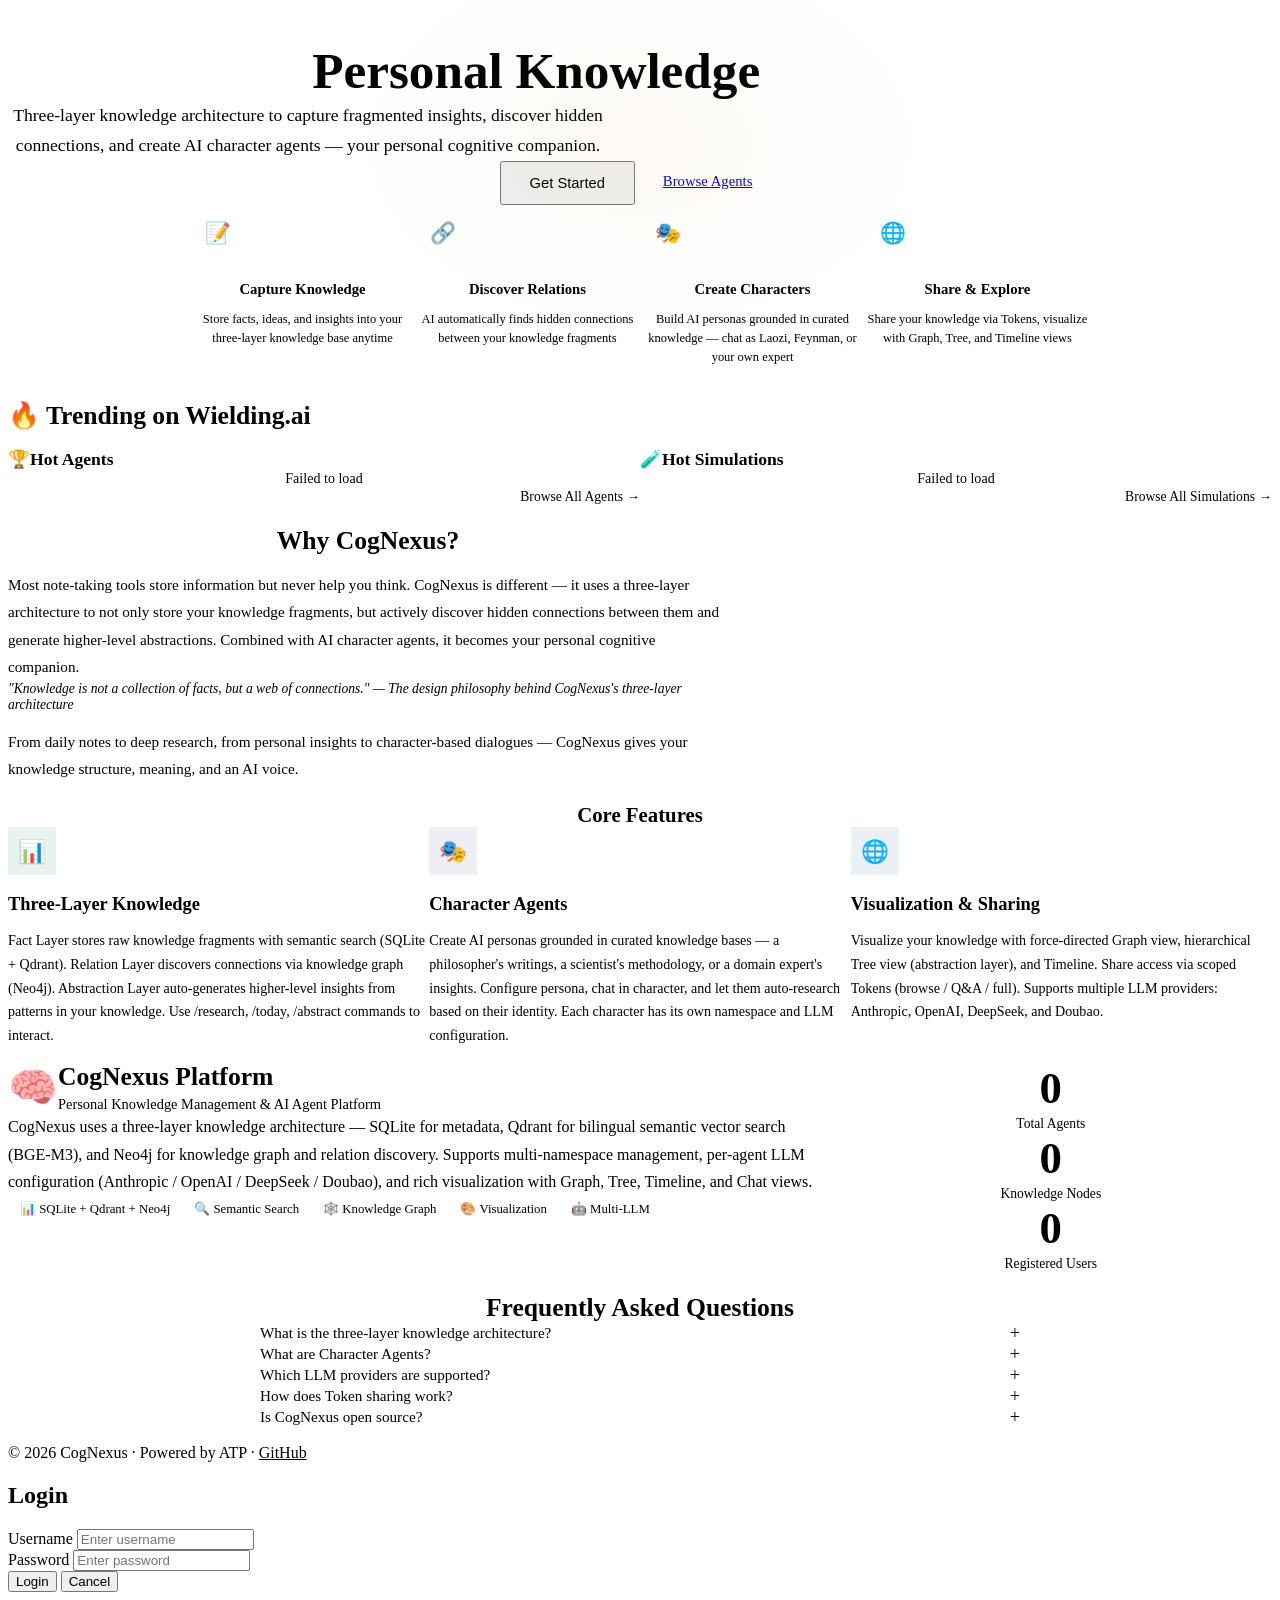
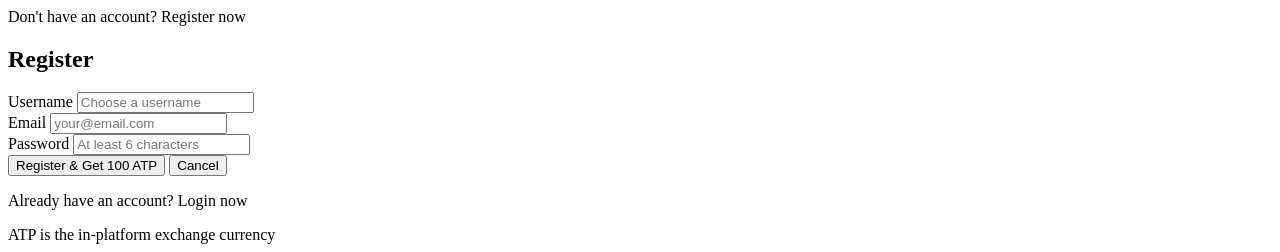
==== frontend/index.html @ 18746d18 "security: critical fixes - JWT env, Fernet encryption, SSRF protection, rate limiting, CORS, is_publ" ====
<!DOCTYPE html>
<html lang="en">
<head>
    <meta charset="UTF-8">
    <meta name="viewport" content="width=device-width, initial-scale=1.0">
    <title>Wielding.ai — Personal Knowledge Management & AI Agent Platform</title>
    <meta name="description" content="Wielding.ai is a personal knowledge management platform with AI Agents. Three-layer knowledge architecture, character agents, knowledge visualization, and multi-LLM support.">
    <link rel="canonical" href="https://wielding.ai/">
    <link rel="icon" type="image/svg+xml" href="/static/favicon.svg">

    <!-- Preconnect for performance -->
    <link rel="preconnect" href="https://fonts.googleapis.com" crossorigin>
    <link rel="preconnect" href="https://fonts.gstatic.com" crossorigin>
    <link href="https://fonts.googleapis.com/css2?family=Playfair+Display:wght@500;700&family=Inter:wght@400;500;600&family=JetBrains+Mono:wght@400;500&display=swap" rel="stylesheet">

    <!-- Open Graph -->
    <meta property="og:title" content="Wielding.ai — Personal Knowledge Management & AI Agent Platform">
    <meta property="og:description" content="Three-layer knowledge architecture, character AI agents, knowledge visualization, and multi-LLM support.">
    <meta property="og:image" content="https://wielding.ai/static/og-image.png">
    <meta property="og:url" content="https://wielding.ai/">
    <meta property="og:type" content="website">
    <meta property="og:site_name" content="Wielding.ai">

    <!-- Twitter Card -->
    <meta name="twitter:card" content="summary_large_image">
    <meta name="twitter:title" content="Wielding.ai — Personal Knowledge Management & AI Agent Platform">
    <meta name="twitter:description" content="Three-layer knowledge architecture, character AI agents, knowledge visualization, and multi-LLM support.">
    <meta name="twitter:image" content="https://wielding.ai/static/og-image.png">

    <!-- Structured Data: Organization -->
    <script type="application/ld+json">
    {
        "@context": "https://schema.org",
        "@type": "Organization",
        "name": "Wielding AI",
        "url": "https://wielding.ai",
        "description": "A personal knowledge management platform with AI Agents. Three-layer knowledge architecture, character agents, and knowledge visualization.",
        "foundingDate": "2025",
        "sameAs": ["https://github.com/MaxiiWang/CogNexus"]
    }
    </script>

    <!-- Structured Data: FAQ -->
    <script type="application/ld+json">
    {
        "@context": "https://schema.org",
        "@type": "FAQPage",
        "mainEntity": [
            {
                "@type": "Question",
                "name": "What is CogNexus?",
                "acceptedAnswer": {
                    "@type": "Answer",
                    "text": "CogNexus is a personal knowledge management platform with AI Agent capabilities. It uses a three-layer architecture (Facts, Relations, Abstractions) to store fragmented knowledge and discover hidden connections."
                }
            },
            {
                "@type": "Question",
                "name": "What is the three-layer knowledge architecture?",
                "acceptedAnswer": {
                    "@type": "Answer",
                    "text": "The three layers are: Fact Layer (raw knowledge fragments stored in SQLite + Qdrant), Relation Layer (connections between facts discovered via Neo4j knowledge graph), and Abstraction Layer (higher-level insights auto-generated from patterns in your knowledge)."
                }
            },
            {
                "@type": "Question",
                "name": "What are Character Agents?",
                "acceptedAnswer": {
                    "@type": "Answer",
                    "text": "Character Agents let you create AI personas (like Laozi or a domain expert) grounded in a curated knowledge base. You can chat with them and they respond from their unique perspective."
                }
            },
            {
                "@type": "Question",
                "name": "What LLM providers are supported?",
                "acceptedAnswer": {
                    "@type": "Answer",
                    "text": "CogNexus supports multiple LLM providers including Anthropic (Claude), OpenAI (GPT), DeepSeek, and Doubao (豆包). Each Agent can have its own LLM configuration."
                }
            },
            {
                "@type": "Question",
                "name": "Is Wielding.ai open source?",
                "acceptedAnswer": {
                    "@type": "Answer",
                    "text": "Yes. CogNexus is an open-source personal knowledge management and AI Agent platform under the MIT License, available on GitHub."
                }
            }
        ]
    }
    </script>

    <link rel="stylesheet" href="/static/css/theme.css?v=20260319n">
    <script src="/static/js/i18n.js?v=20260319n" defer></script>
    <script src="/static/js/header.js?v=20260319n" defer></script>
    <style>
        /* ===== Hero + How It Works ===== */
        .hero {
            padding: var(--space-2xl) 0 40px;
            text-align: center;
            position: relative;
        }
        .hero::before {
            content: '';
            position: absolute;
            top: -100px;
            left: 50%;
            transform: translateX(-50%);
            width: 600px;
            height: 400px;
            background: radial-gradient(ellipse, rgba(212, 160, 84, 0.06) 0%, transparent 70%);
            pointer-events: none;
        }
        .hero h1 {
            font-family: var(--font-display);
            font-size: 3.2em;
            font-weight: 700;
            line-height: 1.15;
            margin-bottom: var(--space-lg);
            color: var(--text-primary);
        }
        .hero h1 .highlight {
            background: linear-gradient(135deg, var(--accent-text), var(--market-teal));
            -webkit-background-clip: text;
            -webkit-text-fill-color: transparent;
            background-clip: text;
        }
        .hero .lead {
            font-size: 1.1em;
            color: var(--text-secondary);
            max-width: 600px;
            margin: 0 auto var(--space-xl);
            line-height: 1.7;
        }
        .hero-buttons {
            display: flex;
            gap: var(--space-md);
            justify-content: center;
            margin-bottom: var(--space-2xl);
        }
        .hero-buttons .btn { padding: 12px 28px; font-size: 0.92em; }

        /* How It Works Steps */
        .how-steps {
            display: grid;
            grid-template-columns: repeat(4, 1fr);
            gap: var(--space-md);
            max-width: 900px;
            margin: 0 auto;
            position: relative;
        }
        .how-steps::before {
            content: '';
            position: absolute;
            top: 28px;
            left: 15%;
            right: 15%;
            height: 1px;
            background: linear-gradient(90deg, transparent, var(--border-subtle), var(--accent-muted), var(--border-subtle), transparent);
        }
        .step-item {
            text-align: center;
            position: relative;
        }
        .step-num {
            width: 56px;
            height: 56px;
            border-radius: 50%;
            background: var(--bg-tertiary);
            border: 1px solid var(--border-subtle);
            display: flex;
            align-items: center;
            justify-content: center;
            margin: 0 auto var(--space-sm);
            font-size: 1.3em;
            position: relative;
            z-index: 1;
        }
        .step-item h4 {
            font-family: var(--font-display);
            font-size: 0.92em;
            color: var(--text-primary);
            margin-bottom: 4px;
        }
        .step-item p {
            font-size: 0.78em;
            color: var(--text-muted);
            line-height: 1.5;
        }

        /* ===== Trending ===== */
        .trending {
            padding: var(--space-2xl) 0;
            border-top: 1px solid var(--border-subtle);
        }
        .trending h2 {
            font-family: var(--font-display);
            font-size: 1.6em;
            margin-bottom: var(--space-xl);
            color: var(--text-primary);
        }
        .trending-grid {
            display: grid;
            grid-template-columns: 1fr 1fr;
            gap: var(--space-xl);
        }
        .trending-col h3 {
            font-family: var(--font-display);
            font-size: 1.1em;
            color: var(--text-secondary);
            margin-bottom: var(--space-md);
            display: flex;
            align-items: center;
            gap: var(--space-sm);
        }
        .trending-list {
            display: flex;
            flex-direction: column;
            gap: var(--space-sm);
        }
        .trending-item {
            display: flex;
            align-items: center;
            gap: var(--space-md);
            padding: var(--space-md);
            background: var(--bg-card);
            border: 1px solid var(--border-subtle);
            border-radius: var(--radius-md);
            transition: all var(--transition-normal);
        }
        .trending-item:hover {
            border-color: var(--accent-muted);
            transform: translateX(4px);
        }
        .trending-rank {
            font-family: var(--font-display);
            font-size: 1.4em;
            font-weight: 700;
            color: var(--accent-text);
            min-width: 32px;
            text-align: center;
        }
        .trending-rank.rank-1 { color: #ffd700; }
        .trending-rank.rank-2 { color: #c0c0c0; }
        .trending-rank.rank-3 { color: #cd7f32; }
        .trending-info { flex: 1; min-width: 0; }
        .trending-info h4 {
            font-size: 0.95em;
            color: var(--text-primary);
            margin-bottom: 2px;
            white-space: nowrap;
            overflow: hidden;
            text-overflow: ellipsis;
        }
        .trending-info p {
            font-size: 0.78em;
            color: var(--text-muted);
        }
        .trending-badge {
            font-size: 0.7em;
            padding: 3px 8px;
            border-radius: var(--radius-pill);
            background: var(--bg-tertiary);
            color: var(--text-secondary);
            border: 1px solid var(--border-subtle);
            white-space: nowrap;
        }
        .trending-badge.human { border-color: rgba(109, 168, 155, 0.4); color: var(--color-human); }
        .trending-badge.character { border-color: rgba(157, 139, 184, 0.4); color: var(--color-character); }
        .trending-badge.simulation { border-color: rgba(124, 153, 184, 0.4); color: #7c99b8; }
        .trending-empty {
            padding: var(--space-xl);
            text-align: center;
            color: var(--text-muted);
            font-size: 0.88em;
            border: 1px dashed var(--border-subtle);
            border-radius: var(--radius-md);
        }
        .trending-footer {
            margin-top: var(--space-md);
            text-align: right;
        }
        .trending-footer a {
            font-size: 0.85em;
            color: var(--accent-text);
            text-decoration: none;
        }
        .trending-footer a:hover { text-decoration: underline; }

        /* ===== Three Layers + What Is ===== */
        .cognition-section {
            padding: var(--space-2xl) 0;
            border-top: 1px solid var(--border-subtle);
        }
        .cognition-intro {
            max-width: 720px;
            margin: 0 auto var(--space-xl);
        }
        .cognition-intro h2 {
            font-family: var(--font-display);
            font-size: 1.6em;
            color: var(--text-primary);
            margin-bottom: var(--space-md);
            text-align: center;
        }
        .cognition-intro p {
            color: var(--text-secondary);
            line-height: 1.8;
            font-size: 0.95em;
            margin-bottom: var(--space-md);
        }
        .cognition-intro .citation {
            font-style: italic;
            color: var(--text-muted);
            font-size: 0.85em;
            border-left: 2px solid var(--accent-muted);
            padding-left: var(--space-md);
            margin: var(--space-lg) 0;
        }
        .layers-subtitle {
            font-family: var(--font-display);
            font-size: 1.3em;
            color: var(--text-primary);
            text-align: center;
            margin-bottom: var(--space-xl);
        }
        .feature-grid {
            display: grid;
            grid-template-columns: 1fr 1fr 1fr;
            gap: var(--space-lg);
        }
        .feature-card {
            background: var(--bg-card);
            border-radius: var(--radius-lg);
            padding: var(--space-xl) var(--space-lg);
            border: 1px solid var(--border-subtle);
            transition: all var(--transition-normal);
            box-shadow: var(--shadow-sm), var(--shadow-inset);
            position: relative;
            overflow: hidden;
        }
        .feature-card::before {
            content: '';
            position: absolute;
            top: 0; left: 0; right: 0;
            height: 2px;
            opacity: 0;
            transition: opacity var(--transition-normal);
        }
        .feature-card:hover { transform: translateY(-3px); box-shadow: var(--shadow-md); }
        .feature-card:hover::before { opacity: 1; }
        .feature-card:nth-child(1) { border-left: 2px solid var(--color-human); }
        .feature-card:nth-child(1)::before { background: linear-gradient(90deg, var(--color-human), transparent); }
        .feature-card:nth-child(2) { border-left: 2px solid var(--color-character); }
        .feature-card:nth-child(2)::before { background: linear-gradient(90deg, var(--color-character), transparent); }
        .feature-card:nth-child(3) { border-left: 2px solid var(--color-simulate); }
        .feature-card:nth-child(3)::before { background: linear-gradient(90deg, var(--color-simulate), transparent); }
        .feature-icon {
            width: 48px; height: 48px;
            border-radius: var(--radius-md);
            display: flex; align-items: center; justify-content: center;
            font-size: 1.4em;
            margin-bottom: var(--space-md);
        }
        .feature-card:nth-child(1) .feature-icon { background: rgba(109, 168, 155, 0.15); }
        .feature-card:nth-child(2) .feature-icon { background: rgba(157, 139, 184, 0.15); }
        .feature-card:nth-child(3) .feature-icon { background: rgba(124, 153, 184, 0.15); }
        .feature-card h3 {
            font-family: var(--font-display);
            font-size: 1.15em;
            margin-bottom: var(--space-sm);
            color: var(--text-primary);
        }
        .feature-card p {
            color: var(--text-secondary);
            font-size: 0.88em;
            line-height: 1.7;
        }
        .feature-card.coming-soon { opacity: 0.6; filter: grayscale(30%); }
        .feature-card.coming-soon:hover { transform: none; box-shadow: var(--shadow-sm), var(--shadow-inset); }
        .badge-soon {
            display: inline-block;
            font-family: var(--font-sans);
            font-size: 0.55em; font-weight: 600;
            padding: 3px 8px;
            border-radius: var(--radius-pill);
            background: var(--bg-tertiary);
            color: var(--text-muted);
            border: 1px solid var(--border-subtle);
            vertical-align: middle;
            margin-left: 8px;
            letter-spacing: 0.5px;
        }

        /* ===== Cogmate + Stats ===== */
        .cogmate-stats {
            padding: var(--space-2xl) 0;
            border-top: 1px solid var(--border-subtle);
        }
        .cogmate-stats-grid {
            display: grid;
            grid-template-columns: 1.3fr 0.7fr;
            gap: var(--space-xl);
            align-items: stretch;
        }
        .oss-card {
            background: var(--bg-card);
            border: 1px solid var(--border-subtle);
            border-radius: var(--radius-lg);
            padding: var(--space-xl);
            backdrop-filter: blur(12px);
        }
        .oss-header {
            display: flex;
            align-items: center;
            gap: var(--space-lg);
            margin-bottom: var(--space-lg);
            flex-wrap: wrap;
        }
        .oss-icon { font-size: 2.5em; line-height: 1; }
        .oss-title h2 {
            font-family: var(--font-display);
            font-size: 1.6em; font-weight: 700;
            color: var(--text-primary);
            margin: 0;
        }
        .oss-title p { color: var(--text-muted); font-size: 0.9em; margin: 4px 0 0; }
        .oss-badges {
            display: flex;
            gap: var(--space-sm);
            margin-left: auto;
        }
        .oss-badges a { opacity: 0.9; transition: opacity 0.2s; }
        .oss-badges a:hover { opacity: 1; }
        .oss-body { margin-bottom: var(--space-lg); }
        .oss-body > p { color: var(--text-secondary); line-height: 1.7; margin: 0 0 var(--space-md); }
        .oss-features { display: flex; flex-wrap: wrap; gap: var(--space-sm); }
        .oss-features span {
            background: var(--bg-tertiary);
            padding: 6px 12px;
            border-radius: var(--radius-pill);
            font-size: 0.8em;
            color: var(--text-secondary);
            border: 1px solid var(--border-subtle);
        }
        .oss-footer { display: flex; gap: var(--space-md); flex-wrap: wrap; }
        .oss-footer .btn svg { display: inline-block; }

        /* Stats within right column */
        .stats-column {
            display: flex;
            flex-direction: column;
            gap: var(--space-lg);
            justify-content: space-between;
        }
        .stat-card {
            background: var(--bg-card);
            border: 1px solid var(--border-subtle);
            border-radius: var(--radius-lg);
            padding: var(--space-lg) var(--space-xl);
            text-align: center;
            flex: 1;
            display: flex;
            flex-direction: column;
            align-items: center;
            justify-content: center;
        }
        .stat-card .stat-number {
            font-family: var(--font-display);
            font-size: 2.8em;
            font-weight: 700;
            color: var(--accent-text);
            line-height: 1.2;
            font-variant-numeric: tabular-nums;
        }
        .stat-card .stat-desc {
            color: var(--text-muted);
            font-size: 0.85em;
            margin-top: var(--space-xs);
        }

        /* ===== FAQ ===== */
        .faq-section {
            padding: var(--space-2xl) 0;
            border-top: 1px solid var(--border-subtle);
        }
        .faq-section h2 {
            font-family: var(--font-display);
            font-size: 1.6em;
            color: var(--text-primary);
            text-align: center;
            margin-bottom: var(--space-xl);
        }
        .faq-list {
            max-width: 760px;
            margin: 0 auto;
            display: flex;
            flex-direction: column;
            gap: var(--space-md);
        }
        .faq-item {
            background: var(--bg-card);
            border: 1px solid var(--border-subtle);
            border-radius: var(--radius-md);
            overflow: hidden;
        }
        .faq-question {
            padding: var(--space-md) var(--space-lg);
            cursor: pointer;
            display: flex;
            justify-content: space-between;
            align-items: center;
            color: var(--text-primary);
            font-size: 0.95em;
            font-weight: 500;
            user-select: none;
            transition: background var(--transition-normal);
        }
        .faq-question:hover { background: var(--bg-hover); }
        .faq-question .faq-toggle {
            font-size: 1.2em;
            color: var(--text-muted);
            transition: transform 0.2s;
        }
        .faq-item.open .faq-toggle { transform: rotate(45deg); }
        .faq-answer {
            max-height: 0;
            overflow: hidden;
            transition: max-height 0.3s ease;
        }
        .faq-answer-inner {
            padding: 0 var(--space-lg) var(--space-lg);
            color: var(--text-secondary);
            font-size: 0.88em;
            line-height: 1.8;
        }
        .faq-item.open .faq-answer { max-height: 300px; }

        /* ===== Responsive ===== */
        @media (max-width: 768px) {
            .hero h1 { font-size: 2em; }
            .hero .lead { font-size: 0.95em; }
            .how-steps { grid-template-columns: repeat(2, 1fr); gap: var(--space-lg); }
            .how-steps::before { display: none; }
            .trending-grid { grid-template-columns: 1fr; }
            .feature-grid { grid-template-columns: 1fr; }
            .cogmate-stats-grid { grid-template-columns: 1fr; }
            .stats-column { flex-direction: row; flex-wrap: wrap; }
            .stat-card { flex: 1; min-width: 140px; }
            .hero-buttons { flex-direction: column; align-items: center; }
            .oss-header { flex-direction: column; align-items: flex-start; }
            .oss-badges { margin-left: 0; }
        }
    </style>
</head>
<body>

    <main>
        <!-- ===== 1. Hero + How It Works ===== -->
        <section class="hero">
            <div class="container">
                <h1 class="animate-in"><span data-i18n="home.hero_title_1">Personal Knowledge</span> <span class="highlight" data-i18n="home.hero_title_2">AI Agent</span></h1>
                <p class="lead animate-in animate-in-delay-1" data-i18n="home.hero_desc">Three-layer knowledge architecture to capture fragmented insights, discover hidden connections, and create AI character agents — your personal cognitive companion.</p>
                <div class="hero-buttons animate-in animate-in-delay-2">
                    <button class="btn btn-primary" onclick="showModal('register')" data-i18n="home.join_now">Get Started</button>
                    <a href="/marketplace" class="btn btn-secondary" data-i18n="home.browse_market">Browse Agents</a>
                </div>

                <div class="how-steps animate-in animate-in-delay-3">
                    <div class="step-item">
                        <div class="step-num">📝</div>
                        <h4 data-i18n="home.step1_title">Capture Knowledge</h4>
                        <p data-i18n="home.step1_desc">Store facts, ideas, and insights into your three-layer knowledge base anytime</p>
                    </div>
                    <div class="step-item">
                        <div class="step-num">🔗</div>
                        <h4 data-i18n="home.step2_title">Discover Relations</h4>
                        <p data-i18n="home.step2_desc">AI automatically finds hidden connections between your knowledge fragments</p>
                    </div>
                    <div class="step-item">
                        <div class="step-num">🎭</div>
                        <h4 data-i18n="home.step3_title">Create Characters</h4>
                        <p data-i18n="home.step3_desc">Build AI personas grounded in curated knowledge — chat as Laozi, Feynman, or your own expert</p>
                    </div>
                    <div class="step-item">
                        <div class="step-num">🌐</div>
                        <h4 data-i18n="home.step4_title">Share & Explore</h4>
                        <p data-i18n="home.step4_desc">Share your knowledge via Tokens, visualize with Graph, Tree, and Timeline views</p>
                    </div>
                </div>
            </div>
        </section>

        <!-- ===== 2. Trending ===== -->
        <section class="trending">
            <div class="container">
                <h2 class="animate-in" data-i18n="home.trending_title">🔥 Trending on Wielding.ai</h2>
                <div class="trending-grid">
                    <div class="trending-col">
                        <h3>🏆 <span data-i18n="home.hot_agents">Hot Agents</span></h3>
                        <div class="trending-list" id="hotAgentsList">
                            <div class="trending-empty" data-i18n="home.loading">Loading...</div>
                        </div>
                        <div class="trending-footer">
                            <a href="/marketplace" data-i18n="home.browse_all_agents">Browse All Agents →</a>
                        </div>
                    </div>
                    <div class="trending-col">
                        <h3>🧪 <span data-i18n="home.hot_sims">Hot Simulations</span></h3>
                        <div class="trending-list" id="hotSimsList">
                            <div class="trending-empty" data-i18n="home.loading">Loading...</div>
                        </div>
                        <div class="trending-footer">
                            <a href="/simulation" data-i18n="home.browse_all_sims">Browse All Simulations →</a>
                        </div>
                    </div>
                </div>
            </div>
        </section>

        <!-- ===== 3. Core Features ===== -->
        <section class="cognition-section">
            <div class="container">
                <div class="cognition-intro animate-in">
                    <h2 data-i18n="home.what_is_title">Why CogNexus?</h2>
                    <p data-i18n="home.what_is_p1">Most note-taking tools store information but never help you think. CogNexus is different — it uses a three-layer architecture to not only store your knowledge fragments, but actively discover hidden connections between them and generate higher-level abstractions. Combined with AI character agents, it becomes your personal cognitive companion.</p>
                    <div class="citation" data-i18n="home.what_is_citation">"Knowledge is not a collection of facts, but a web of connections." — The design philosophy behind CogNexus's three-layer architecture</div>
                    <p data-i18n="home.what_is_p2">From daily notes to deep research, from personal insights to character-based dialogues — CogNexus gives your knowledge structure, meaning, and an AI voice.</p>
                </div>

                <h3 class="layers-subtitle animate-in" data-i18n="home.three_layers">Core Features</h3>
                <div class="feature-grid">
                    <div class="feature-card animate-in animate-in-delay-1">
                        <div class="feature-icon">📊</div>
                        <h3 data-i18n="home.layer_human">Three-Layer Knowledge</h3>
                        <p data-i18n="home.human_desc_full">Fact Layer stores raw knowledge fragments with semantic search (SQLite + Qdrant). Relation Layer discovers connections via knowledge graph (Neo4j). Abstraction Layer auto-generates higher-level insights from patterns in your knowledge. Use /research, /today, /abstract commands to interact.</p>
                    </div>
                    <div class="feature-card animate-in animate-in-delay-2">
                        <div class="feature-icon">🎭</div>
                        <h3 data-i18n="home.layer_character">Character Agents</h3>
                        <p data-i18n="home.character_desc_full">Create AI personas grounded in curated knowledge bases — a philosopher's writings, a scientist's methodology, or a domain expert's insights. Configure persona, chat in character, and let them auto-research based on their identity. Each character has its own namespace and LLM configuration.</p>
                    </div>
                    <div class="feature-card animate-in animate-in-delay-3">
                        <div class="feature-icon">🌐</div>
                        <h3 data-i18n="home.layer_simulation">Visualization & Sharing</h3>
                        <p data-i18n="home.sim_desc_full">Visualize your knowledge with force-directed Graph view, hierarchical Tree view (abstraction layer), and Timeline. Share access via scoped Tokens (browse / Q&A / full). Supports multiple LLM providers: Anthropic, OpenAI, DeepSeek, and Doubao.</p>
                    </div>
                </div>
            </div>
        </section>

        <!-- ===== 4. Platform Stats + Open Source ===== -->
        <section class="cogmate-stats">
            <div class="container">
                <div class="cogmate-stats-grid">
                    <div class="oss-card animate-in">
                        <div class="oss-header">
                            <div class="oss-icon">🧠</div>
                            <div class="oss-title">
                                <h2 data-i18n="home.platform_title">CogNexus Platform</h2>
                                <p data-i18n="home.platform_subtitle">Personal Knowledge Management & AI Agent Platform</p>
                            </div>
                        </div>
                        <div class="oss-body">
                            <p data-i18n="home.platform_desc">CogNexus uses a three-layer knowledge architecture — SQLite for metadata, Qdrant for bilingual semantic vector search (BGE-M3), and Neo4j for knowledge graph and relation discovery. Supports multi-namespace management, per-agent LLM configuration (Anthropic / OpenAI / DeepSeek / Doubao), and rich visualization with Graph, Tree, Timeline, and Chat views.</p>
                            <div class="oss-features">
                                <span>📊 SQLite + Qdrant + Neo4j</span>
                                <span data-i18n="home.platform_semantic">🔍 Semantic Search</span>
                                <span data-i18n="home.platform_kg">🕸️ Knowledge Graph</span>
                                <span data-i18n="home.platform_viz">🎨 Visualization</span>
                                <span data-i18n="home.platform_multi">🤖 Multi-LLM</span>
                            </div>
                        </div>
                    </div>

                    <div class="stats-column">
                        <div class="stat-card animate-in">
                            <div class="stat-number" id="statAgents">0</div>
                            <div class="stat-desc" data-i18n="home.stat_agents">Total Agents</div>
                        </div>
                        <div class="stat-card animate-in animate-in-delay-1">
                            <div class="stat-number" id="statKnowledge">0</div>
                            <div class="stat-desc" data-i18n="home.stat_knowledge">Knowledge Nodes</div>
                        </div>
                        <div class="stat-card animate-in animate-in-delay-2">
                            <div class="stat-number" id="statUsers">0</div>
                            <div class="stat-desc" data-i18n="home.stat_users">Registered Users</div>
                        </div>
                    </div>
                </div>
            </div>
        </section>

        <!-- ===== 5. FAQ ===== -->
        <section class="faq-section">
            <div class="container">
                <h2 class="animate-in" data-i18n="home.faq_title">Frequently Asked Questions</h2>
                <div class="faq-list">
                    <div class="faq-item animate-in">
                        <div class="faq-question" onclick="toggleFaq(this)">
                            <span data-i18n="home.faq1_q">What is the three-layer knowledge architecture?</span>
                            <span class="faq-toggle">+</span>
                        </div>
                        <div class="faq-answer">
                            <div class="faq-answer-inner" data-i18n="home.faq1_a">The three layers are: Fact Layer (raw knowledge fragments with semantic search via SQLite + Qdrant), Relation Layer (connections between facts discovered through Neo4j knowledge graph), and Abstraction Layer (higher-level insights auto-generated from patterns). This architecture lets you store fragmented knowledge and progressively build understanding.</div>
                        </div>
                    </div>
                    <div class="faq-item animate-in animate-in-delay-1">
                        <div class="faq-question" onclick="toggleFaq(this)">
                            <span data-i18n="home.faq2_q">What are Character Agents?</span>
                            <span class="faq-toggle">+</span>
                        </div>
                        <div class="faq-answer">
                            <div class="faq-answer-inner" data-i18n="home.faq2_a">Character Agents are AI personas built on curated knowledge bases. You can create characters like Laozi, Feynman, or a domain expert, configure their persona and background, then chat with them. They respond from their unique perspective, grounded in the knowledge you've provided. Each character has its own namespace and LLM configuration.</div>
                        </div>
                    </div>
                    <div class="faq-item animate-in animate-in-delay-2">
                        <div class="faq-question" onclick="toggleFaq(this)">
                            <span data-i18n="home.faq3_q">Which LLM providers are supported?</span>
                            <span class="faq-toggle">+</span>
                        </div>
                        <div class="faq-answer">
                            <div class="faq-answer-inner" data-i18n="home.faq3_a">CogNexus supports Anthropic (Claude), OpenAI (GPT), DeepSeek, and Doubao. Each Agent can be configured with its own LLM provider and model. You can set a global default in Settings and override per-Agent as needed.</div>
                        </div>
                    </div>
                    <div class="faq-item animate-in animate-in-delay-3">
                        <div class="faq-question" onclick="toggleFaq(this)">
                            <span data-i18n="home.faq4_q">How does Token sharing work?</span>
                            <span class="faq-toggle">+</span>
                        </div>
                        <div class="faq-answer">
                            <div class="faq-answer-inner" data-i18n="home.faq4_a">Tokens are scoped access credentials for your knowledge base. There are three permission levels: browse_public (view only), qa_public (limited Q&A), and full (complete access). You can generate Tokens for any Agent and share them with others. Token holders can access your Agent based on the granted permissions.</div>
                        </div>
                    </div>
                    <div class="faq-item animate-in animate-in-delay-3">
                        <div class="faq-question" onclick="toggleFaq(this)">
                            <span data-i18n="home.faq5_q">Is CogNexus open source?</span>
                            <span class="faq-toggle">+</span>
                        </div>
                        <div class="faq-answer">
                            <div class="faq-answer-inner" data-i18n="home.faq5_a">Yes. CogNexus is fully open-source under the MIT License. You can self-host and customize it freely. The source code is available on GitHub, and contributions are welcome.</div>
                        </div>
                    </div>
                </div>
            </div>
        </section>
    </main>

    <!-- ===== 6. Footer ===== -->
    <footer>
        <div class="container">
            <p>&copy; 2026 CogNexus &middot; Powered by ATP &middot; <a href="https://github.com/MaxiiWang/CogNexus" style="color: var(--text-muted);">GitHub</a></p>
        </div>
    </footer>

    <!-- Login Modal -->
    <div class="modal" id="loginModal">
        <div class="modal-content">
            <h2 data-i18n="auth.login">Login</h2>
            <form id="loginForm" onsubmit="handleLogin(event)">
                <div class="form-group">
                    <label data-i18n="auth.username">Username</label>
                    <input type="text" name="username" required placeholder="Enter username" data-i18n="auth.username_placeholder">
                </div>
                <div class="form-group">
                    <label data-i18n="auth.password">Password</label>
                    <input type="password" name="password" required placeholder="Enter password" data-i18n="auth.password_placeholder">
                </div>
                <div class="modal-buttons">
                    <button type="submit" class="btn btn-primary" data-i18n="auth.login_btn">Login</button>
                    <button type="button" class="btn btn-secondary" onclick="hideModal()" data-i18n="common.cancel">Cancel</button>
                </div>
            </form>
            <p class="switch-form"><span data-i18n="auth.no_account">Don't have an account?</span> <a onclick="showModal('register')" data-i18n="auth.register_now">Register now</a></p>
        </div>
    </div>

    <!-- Register Modal -->
    <div class="modal" id="registerModal">
        <div class="modal-content">
            <h2 data-i18n="auth.register">Register</h2>
            <form id="registerForm" onsubmit="handleRegister(event)">
                <div class="form-group">
                    <label data-i18n="auth.username">Username</label>
                    <input type="text" name="username" required placeholder="Choose a username" data-i18n="auth.choose_username">
                </div>
                <div class="form-group">
                    <label data-i18n="auth.email">Email</label>
                    <input type="email" name="email" required placeholder="your@email.com">
                </div>
                <div class="form-group">
                    <label data-i18n="auth.password">Password</label>
                    <input type="password" name="password" required minlength="6" placeholder="At least 6 characters" data-i18n="auth.password_min">
                </div>
                <div class="modal-buttons">
                    <button type="submit" class="btn btn-primary" data-i18n="auth.register_btn">Register & Get 100 ATP</button>
                    <button type="button" class="btn btn-secondary" onclick="hideModal()" data-i18n="common.cancel">Cancel</button>
                </div>
            </form>
            <p class="switch-form"><span data-i18n="auth.has_account">Already have an account?</span> <a onclick="showModal('login')" data-i18n="auth.login_now">Login now</a></p>
        </div>
    </div>

    <script>
        const API_BASE = '';

        // ===== Auth =====
        function checkAuth() {
            const result = window._headerInitAuth && window._headerInitAuth();
            return !!result;
        }

        // ===== Stats =====
        async function loadStats() {
            try {
                const res = await fetch(`${API_BASE}/api/stats`);
                const data = await res.json();
                document.getElementById('statUsers').textContent = data.total_users || 0;
                document.getElementById('statAgents').textContent = data.total_agents || 0;
                const knowledgeEl = document.getElementById('statKnowledge');
                if (knowledgeEl) knowledgeEl.textContent = data.total_knowledge_nodes || 0;
            } catch (e) {
                console.error('Failed to load stats:', e);
            }
        }

        // ===== Trending =====
        async function loadTrending() {
            try {
                const res = await fetch(`${API_BASE}/api/trending`);
                const data = await res.json();
                renderHotAgents(data.hot_agents);
                renderHotSims(data.hot_simulations);
            } catch (e) {
                console.error('Failed to load trending:', e);
                document.getElementById('hotAgentsList').innerHTML = '<div class="trending-empty">Failed to load</div>';
                document.getElementById('hotSimsList').innerHTML = '<div class="trending-empty">Failed to load</div>';
            }
        }

        function renderHotAgents(agents) {
            const el = document.getElementById('hotAgentsList');
            if (!agents || agents.length === 0) {
                el.innerHTML = '<div class="trending-empty" data-i18n="home.no_agents_yet">Be the first to publish an Agent! Register and start building your knowledge base.</div>';
                if (typeof I18N !== 'undefined') I18N.apply();
                return;
            }
            el.innerHTML = agents.map((a, i) => {
                const typeIcon = a.agent_type === 'human' ? '👤' : a.agent_type === 'character' ? '🎭' : '🔮';
                const typeClass = a.agent_type || 'human';
                return `
                <div class="trending-item">
                    <div class="trending-rank ${i < 3 ? 'rank-' + (i+1) : ''}">${i+1}</div>
                    <div class="trending-info">
                        <h4>${typeIcon} ${escHtml(a.name)}</h4>
                        <p>${escHtml(a.owner_name)} · ${a.purchase_count || 0} purchases</p>
                    </div>
                    <span class="trending-badge ${typeClass}">${capitalize(typeClass)}</span>
                </div>`;
            }).join('');
        }

        function renderHotSims(sims) {
            const el = document.getElementById('hotSimsList');
            if (!sims || sims.length === 0) {
                el.innerHTML = '<div class="trending-empty" data-i18n="home.no_sims_yet">No simulations yet. Create one to explore cognitive landscapes.</div>';
                if (typeof I18N !== 'undefined') I18N.apply();
                return;
            }
            el.innerHTML = sims.map((s, i) => {
                const statusColors = { active: '#6da89b', recruiting: '#d4a054', closed: '#888' };
                return `
                <a href="/simulation/${s.simulation_id}" class="trending-item" style="text-decoration:none;color:inherit">
                    <div class="trending-rank ${i < 3 ? 'rank-' + (i+1) : ''}">${i+1}</div>
                    <div class="trending-info">
                        <h4>${escHtml(s.title)}</h4>
                        <p>${s.participant_count || 0} agents · ${s.round_count || 0} rounds</p>
                    </div>
                    <span class="trending-badge simulation" style="border-color: ${statusColors[s.status] || '#888'}">${capitalize(s.status || 'unknown')}</span>
                </a>`;
            }).join('');
        }

        function escHtml(s) { const d = document.createElement('div'); d.textContent = s || ''; return d.innerHTML; }
        function capitalize(s) { return s ? s.charAt(0).toUpperCase() + s.slice(1) : ''; }

        // ===== FAQ Toggle =====
        function toggleFaq(el) {
            el.closest('.faq-item').classList.toggle('open');
        }

        // ===== Modal =====
        function showModal(type) {
            hideModal();
            document.getElementById(`${type}Modal`).classList.add('active');
        }
        function hideModal() {
            document.querySelectorAll('.modal').forEach(m => m.classList.remove('active'));
        }

        // ===== Register =====
        async function handleRegister(e) {
            e.preventDefault();
            const form = e.target;
            const data = { username: form.username.value, email: form.email.value, password: form.password.value };
            try {
                const res = await fetch(`${API_BASE}/api/auth/register`, { method: 'POST', headers: { 'Content-Type': 'application/json' }, body: JSON.stringify(data) });
                const result = await res.json();
                if (res.ok) {
                    localStorage.setItem('cog_token', result.token);
                    localStorage.setItem('cog_user', JSON.stringify({ user_id: result.user_id, username: result.username, atp_balance: result.atp_balance }));
                    showAlert('success', typeof I18N !== 'undefined' ? I18N.t('auth.register_success') : 'Registered!');
                    hideModal(); checkAuth();
                } else {
                    showAlert('error', result.detail || 'Registration failed');
                }
            } catch (e) { showAlert('error', 'Network error'); }
        }

        // ===== Login =====
        async function handleLogin(e) {
            e.preventDefault();
            const form = e.target;
            const data = { username: form.username.value, password: form.password.value };
            try {
                const res = await fetch(`${API_BASE}/api/auth/login`, { method: 'POST', headers: { 'Content-Type': 'application/json' }, body: JSON.stringify(data) });
                const result = await res.json();
                if (res.ok) {
                    localStorage.setItem('cog_token', result.token);
                    localStorage.setItem('cog_user', JSON.stringify({ user_id: result.user_id, username: result.username, atp_balance: result.atp_balance }));
                    showAlert('success', typeof I18N !== 'undefined' ? I18N.t('auth.login_success') : 'Logged in!');
                    hideModal(); checkAuth();
                } else {
                    showAlert('error', result.detail || 'Login failed');
                }
            } catch (e) { showAlert('error', 'Network error'); }
        }

        function logout() { localStorage.removeItem('cog_token'); localStorage.removeItem('cog_user'); location.reload(); }

        function showAlert(type, message) {
            const alert = document.createElement('div');
            alert.className = `alert alert-${type}`;
            alert.textContent = message;
            document.body.appendChild(alert);
            setTimeout(() => alert.remove(), 3000);
        }

        document.querySelectorAll('.modal').forEach(modal => {
            modal.addEventListener('click', (e) => { if (e.target === modal) hideModal(); });
        });

        // ATP Tooltip
        (function() {
            const box = document.createElement('div');
            box.id = 'atpTooltipBox';
            box.textContent = typeof I18N !== 'undefined' ? I18N.t('home.atp_tooltip') : 'ATP is the in-platform exchange currency';
            document.body.appendChild(box);
            document.addEventListener('mouseover', e => {
                if (e.target.classList.contains('atp-tooltip')) {
                    const rect = e.target.getBoundingClientRect();
                    let top = rect.bottom + 8, left = rect.left + rect.width/2 - 140;
                    if (left < 10) left = 10;
                    if (left + 280 > window.innerWidth - 10) left = window.innerWidth - 290;
                    if (top + 100 > window.innerHeight) top = rect.top - 80;
                    box.style.top = top + 'px'; box.style.left = left + 'px';
                    box.classList.add('visible');
                }
            });
            document.addEventListener('mouseout', e => {
                if (e.target.classList.contains('atp-tooltip')) box.classList.remove('visible');
            });
        })();

        // Override header auth buttons
        setTimeout(() => {
            const loginBtn = document.getElementById('headerLoginBtn');
            if (loginBtn) { loginBtn.href = '#'; loginBtn.onclick = (e) => { e.preventDefault(); showModal('login'); }; }
            const regBtn = document.getElementById('headerRegisterBtn');
            if (regBtn) { regBtn.href = '#'; regBtn.onclick = (e) => { e.preventDefault(); showModal('register'); }; }
        }, 100);

        // Init
        checkAuth();
        loadStats();
        loadTrending();
    </script>

    <!-- Google tag (gtag.js) -->
    <script async src="https://www.googletagmanager.com/gtag/js?id=G-SG8EDDF203"></script>
    <script>
        window.dataLayer = window.dataLayer || [];
        function gtag(){dataLayer.push(arguments);}
        gtag('js', new Date());
        gtag('config', 'G-SG8EDDF203');
    </script>
</body>
</html>
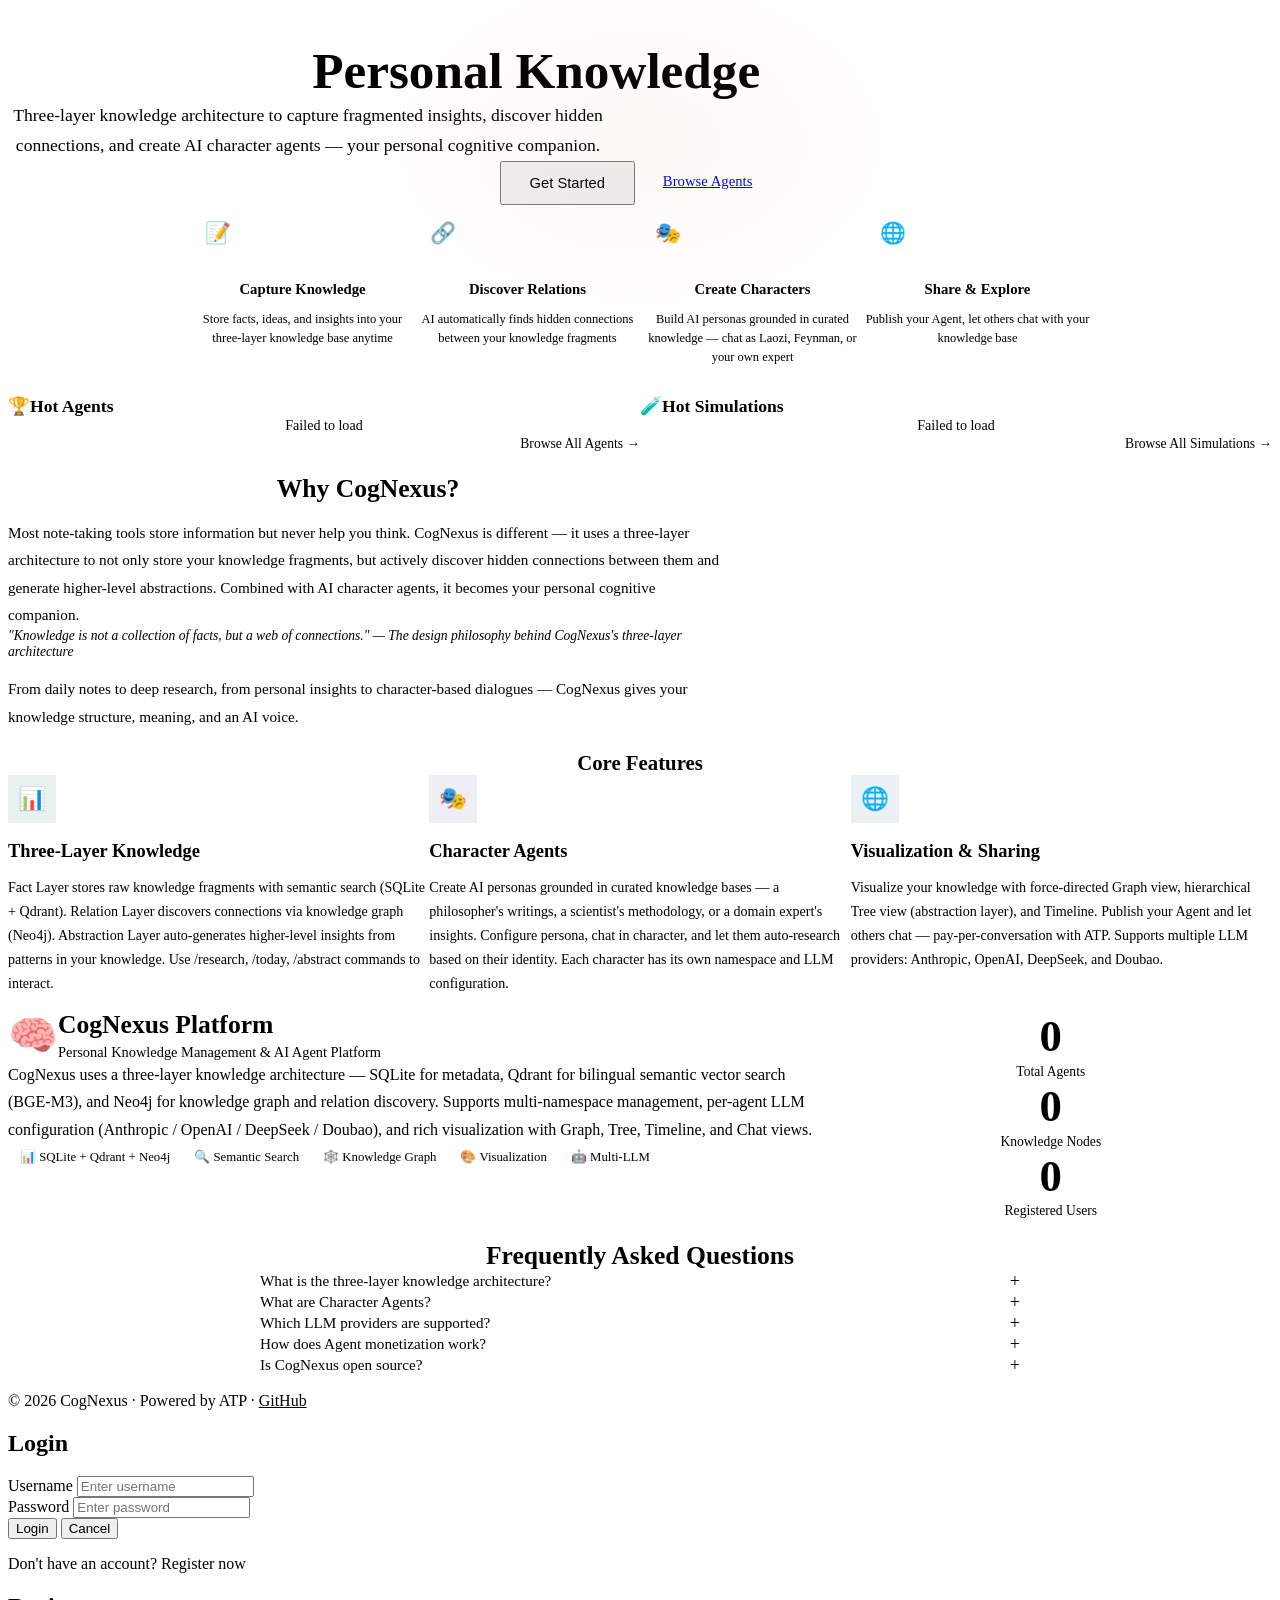
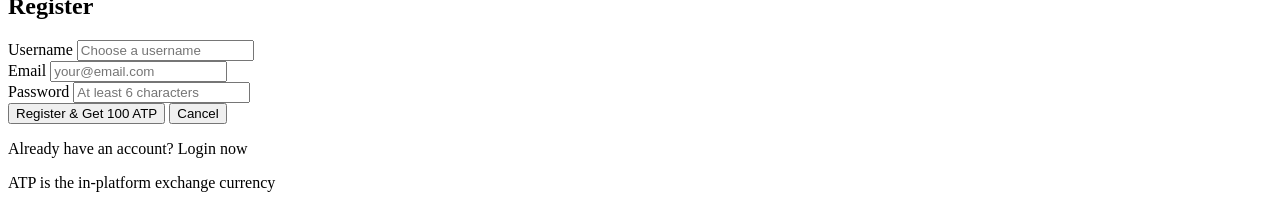
==== commit 2da67a04: "fix: homepage — remove trending title, clickable agents/sims, update Token→ATP references - Hidden '" ====
--- a/frontend/index.html
+++ b/frontend/index.html
@@ -585,7 +585,7 @@
                     <div class="step-item">
                         <div class="step-num">🌐</div>
                         <h4 data-i18n="home.step4_title">Share & Explore</h4>
-                        <p data-i18n="home.step4_desc">Share your knowledge via Tokens, visualize with Graph, Tree, and Timeline views</p>
+                        <p data-i18n="home.step4_desc">Publish your Agent, let others chat with your knowledge base</p>
                     </div>
                 </div>
             </div>
@@ -594,7 +594,7 @@
         <!-- ===== 2. Trending ===== -->
         <section class="trending">
             <div class="container">
-                <h2 class="animate-in" data-i18n="home.trending_title">🔥 Trending on Wielding.ai</h2>
+                <h2 class="animate-in" data-i18n="home.trending_title" style="display:none;"></h2>
                 <div class="trending-grid">
                     <div class="trending-col">
                         <h3>🏆 <span data-i18n="home.hot_agents">Hot Agents</span></h3>
@@ -643,7 +643,7 @@
                     <div class="feature-card animate-in animate-in-delay-3">
                         <div class="feature-icon">🌐</div>
                         <h3 data-i18n="home.layer_simulation">Visualization & Sharing</h3>
-                        <p data-i18n="home.sim_desc_full">Visualize your knowledge with force-directed Graph view, hierarchical Tree view (abstraction layer), and Timeline. Share access via scoped Tokens (browse / Q&A / full). Supports multiple LLM providers: Anthropic, OpenAI, DeepSeek, and Doubao.</p>
+                        <p data-i18n="home.sim_desc_full">Visualize your knowledge with force-directed Graph view, hierarchical Tree view (abstraction layer), and Timeline. Publish your Agent and let others chat — pay-per-conversation with ATP. Supports multiple LLM providers: Anthropic, OpenAI, DeepSeek, and Doubao.</p>
                     </div>
                 </div>
             </div>
@@ -725,11 +725,11 @@
                     </div>
                     <div class="faq-item animate-in animate-in-delay-3">
                         <div class="faq-question" onclick="toggleFaq(this)">
-                            <span data-i18n="home.faq4_q">How does Token sharing work?</span>
+                            <span data-i18n="home.faq4_q">How does Agent monetization work?</span>
                             <span class="faq-toggle">+</span>
                         </div>
                         <div class="faq-answer">
-                            <div class="faq-answer-inner" data-i18n="home.faq4_a">Tokens are scoped access credentials for your knowledge base. There are three permission levels: browse_public (view only), qa_public (limited Q&A), and full (complete access). You can generate Tokens for any Agent and share them with others. Token holders can access your Agent based on the granted permissions.</div>
+                            <div class="faq-answer-inner" data-i18n="home.faq4_a">Publish your Agent and set a per-conversation ATP price. Other users spend ATP to chat with your Agent, and you earn ATP revenue automatically. New users receive 100 ATP on registration. You can also set your Agent as free to maximize reach.</div>
                         </div>
                     </div>
                     <div class="faq-item animate-in animate-in-delay-3">
@@ -849,14 +849,14 @@
                 const typeIcon = a.agent_type === 'human' ? '👤' : a.agent_type === 'character' ? '🎭' : '🔮';
                 const typeClass = a.agent_type || 'human';
                 return `
-                <div class="trending-item">
+                <a href="/agent-detail?id=${a.agent_id}&tab=chat" class="trending-item" style="text-decoration:none;color:inherit;cursor:pointer;">
                     <div class="trending-rank ${i < 3 ? 'rank-' + (i+1) : ''}">${i+1}</div>
                     <div class="trending-info">
                         <h4>${typeIcon} ${escHtml(a.name)}</h4>
-                        <p>${escHtml(a.owner_name)} · ${a.purchase_count || 0} purchases</p>
+                        <p>${escHtml(a.owner_name)} · ${a.price_per_chat ? a.price_per_chat + ' ATP/次' : '免费对话'}</p>
                     </div>
                     <span class="trending-badge ${typeClass}">${capitalize(typeClass)}</span>
-                </div>`;
+                </a>`;
             }).join('');
         }
 
